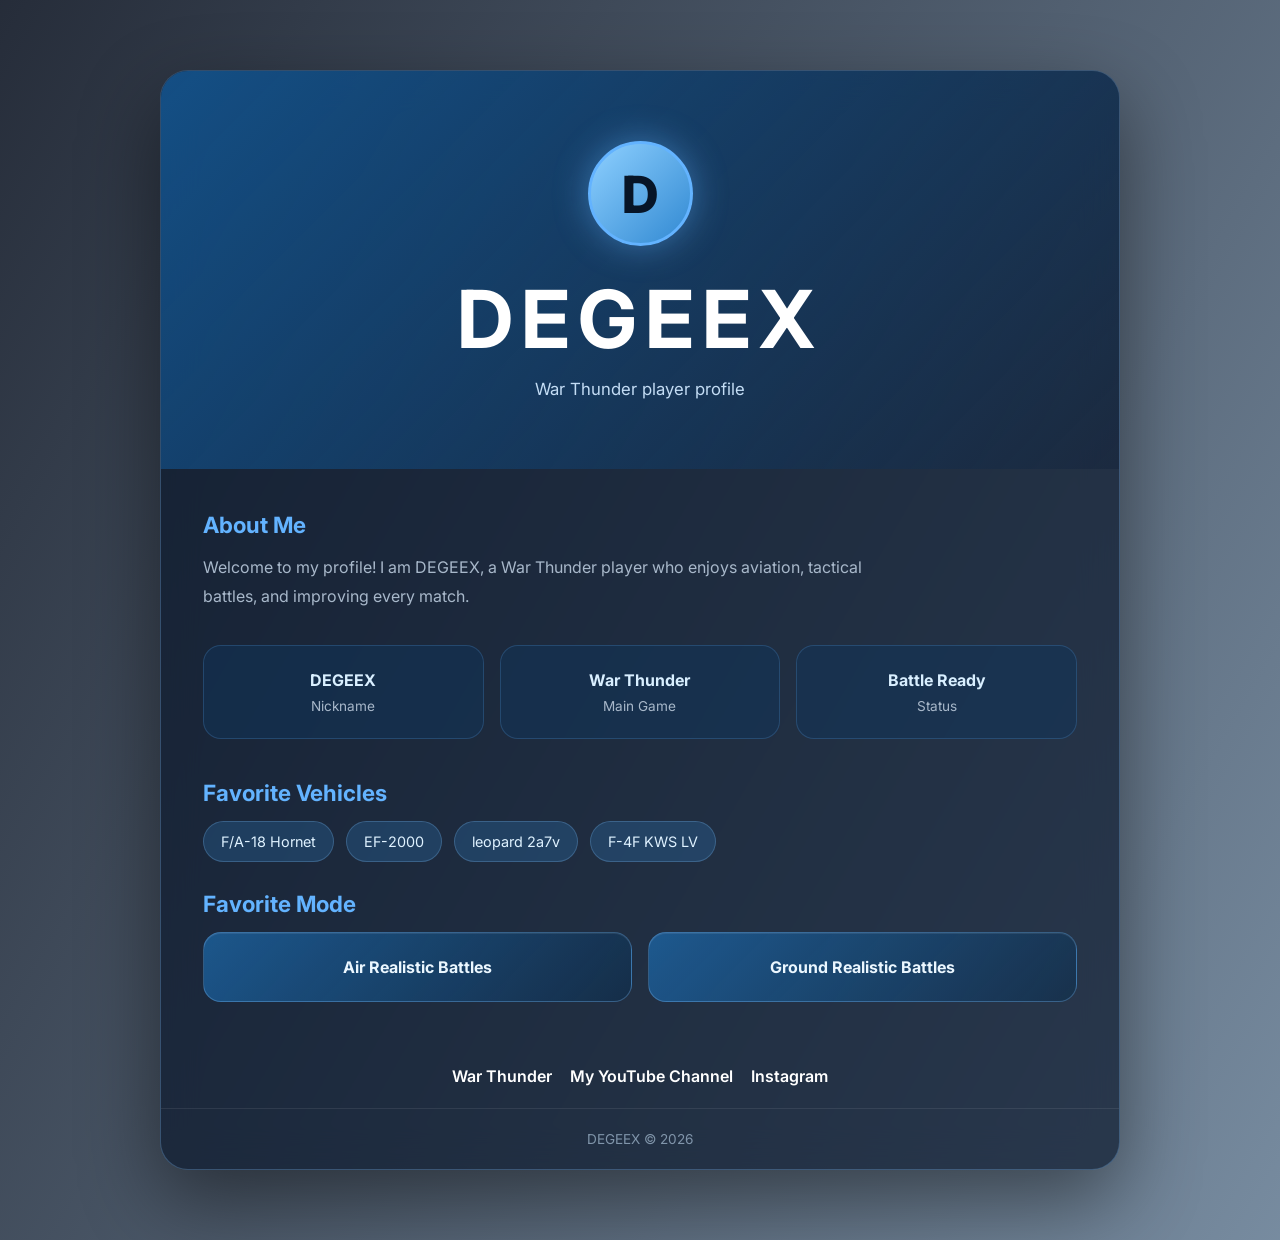
==== index.html @ 34bf42fd "Add files via upload" ====
<!DOCTYPE html>
<html lang="en">
<head>
    <meta charset="UTF-8">
    <meta name="viewport" content="width=device-width, initial-scale=1.0">
    <title>DEGEEX | War Thunder</title>
    <link rel="stylesheet" href="decoration.css">
</head>
<body>
    <main class="container">
        <section class="profile-card">
            <header class="hero">
                <div class="avatar">D</div>
                <h1>DEGEEX</h1>
                <p>War Thunder player profile</p>
            </header>

            <div class="content">
                <h2>About Me</h2>
                <p class="bio">
                    Welcome to my profile! I am DEGEEX, a War Thunder player
                    who enjoys aviation, tactical battles, and improving every match.
                </p>

                <div class="stats">
                    <div class="stat">
                        <strong>DEGEEX</strong>
                        <span>Nickname</span>
                    </div>
                    <div class="stat">
                        <strong>War Thunder</strong>
                        <span>Main Game</span>
                    </div>
                    <div class="stat">
                        <strong>Battle Ready</strong>
                        <span>Status</span>
                    </div>
                </div>

                <h2>Favorite Vehicles</h2>
                <div class="tags">
                    <span>F/A-18 Hornet</span>
                    <span>EF-2000</span>
                    <span>leopard 2a7v</span>
                    <span>F-4F KWS LV</span>
                </div>

                <h2>Favorite Mode</h2>
                <div class="mode-tags">
                    <span>Air Realistic Battles</span>
                    <span>Ground Realistic Battles</span>
                </div>
            </div>

            <div class="social-links">
                <a href="https://www.warthunder.com/" target="_blank">War Thunder</a>
                <a href="https://www.youtube.com/channel/UC9HAWqUuWpZPM1XhkWymWbA" target="_blank">My YouTube Channel</a>
                <a href="https://www.instagram.com/degeex.wt?stkn=dTlicHZoOHB0MWE3" target="_blank">Instagram</a>
            </div>

            <footer>
                DEGEEX &copy; 2026
            </footer>
        </section>
    </main>
</body>
</html>
---- decoration.css ----
@import url("https://fonts.googleapis.com/css2?family=Inter:wght@400;500;600;700;800&display=swap");

:root {
    --blue: #63b3ff;
    --text: #f4f8ff;
    --muted: #a8b8ca;
    --panel: rgba(8, 21, 42, 0.68);
}

* {
    box-sizing: border-box;
    margin: 0;
    padding: 0;
}

body {
    min-height: 100vh;
    color: var(--text);
    font-family: "Inter", Arial, sans-serif;
    background:
        linear-gradient(120deg, rgba(2, 10, 25, 0.86), rgba(7, 44, 81, 0.55)),
        url("https://image.api.playstation.com/vulcan/ap/rnd/202508/1812/14441fbf84ea08f1f027a0da46136554d19a8133241551f3.png")
        center / cover fixed;
}

.container {
    width: min(960px, 92%);
    margin: auto;
    padding: 70px 0;
}

.profile-card {
    overflow: hidden;
    border: 1px solid rgba(130, 195, 255, 0.28);
    border-radius: 28px;
    background: var(--panel);
    box-shadow: 0 30px 80px rgba(0, 0, 0, 0.45);
    backdrop-filter: blur(18px);
}

.hero {
    padding: 70px 25px;
    text-align: center;
    background: linear-gradient(135deg, rgba(20, 91, 154, 0.8), rgba(5, 20, 45, 0.25));
}

.avatar {
    display: grid;
    width: 105px;
    height: 105px;
    margin: 0 auto 24px;
    place-items: center;
    border: 3px solid var(--blue);
    border-radius: 50%;
    color: #071527;
    background: linear-gradient(135deg, #8ed0ff, #3189d2);
    box-shadow: 0 0 35px rgba(99, 179, 255, 0.45);
    font-size: 3.2rem;
    font-weight: 800;
}

h1 {
    margin-bottom: 12px;
    color: white;
    font-size: clamp(2.5rem, 8vw, 5rem);
    letter-spacing: 8px;
}

.hero p {
    color: #c4ddf5;
    font-size: 1.05rem;
}

.content {
    padding: 42px;
}

h2 {
    margin-bottom: 15px;
    color: var(--blue);
    font-size: 1.4rem;
}

.bio {
    max-width: 700px;
    margin-bottom: 34px;
    color: var(--muted);
    line-height: 1.8;
}

.stats {
    display: grid;
    grid-template-columns: repeat(3, 1fr);
    gap: 16px;
    margin-bottom: 40px;
}

.stat {
    padding: 24px 16px;
    border: 1px solid rgba(99, 179, 255, 0.2);
    border-radius: 18px;
    text-align: center;
    background: rgba(16, 52, 91, 0.5);
    transition: transform 0.25s, border-color 0.25s;
}

.stat:hover {
    border-color: var(--blue);
    transform: translateY(-5px);
}

.stat strong,
.stat span {
    display: block;
}

.stat strong {
    margin-bottom: 8px;
    color: #d9efff;
}

.stat span {
    color: var(--muted);
    font-size: 0.85rem;
}

.tags {
    display: flex;
    flex-wrap: wrap;
    gap: 12px;
}

h2 + .tags {
    margin-bottom: 28px;
}

.tags span {
    padding: 11px 17px;
    border: 1px solid rgba(130, 195, 255, 0.25);
    border-radius: 999px;
    color: #dff2ff;
    background: rgba(48, 133, 203, 0.25);
    font-size: 0.9rem;
}

.mode-tags {
    display: grid;
    grid-template-columns: repeat(2, minmax(0, 1fr));
    gap: 16px;
    margin-top: 10px;
}

.mode-tags span {
    display: flex;
    align-items: center;
    justify-content: center;
    min-height: 70px;
    padding: 18px 22px;
    border: 1px solid rgba(130, 195, 255, 0.3);
    border-radius: 18px;
    color: #ebf7ff;
    background: linear-gradient(135deg, rgba(29, 107, 175, 0.7), rgba(12, 46, 78, 0.55));
    box-shadow: inset 0 1px 0 rgba(255, 255, 255, 0.08);
    font-size: 1rem;
    font-weight: 700;
    text-align: center;
}

footer {
    padding: 22px;
    border-top: 1px solid rgba(255, 255, 255, 0.08);
    color: #8095aa;
    text-align: center;
    font-size: 0.85rem;
}

.social-links {
    display: flex;
    justify-content: center;
    gap: 18px;
    padding: 22px;
}

.social-links a {
    color: #ffffff;
    text-decoration: none;
    font-weight: 600;
}

.social-links a:hover {
    color: var(--blue);
}

@media (max-width: 650px) {
    .container {
        padding: 25px 0;
    }

    .content {
        padding: 28px 22px;
    }

    .stats {
        grid-template-columns: 1fr;
    }

    .mode-tags {
        grid-template-columns: 1fr;
    }

    h1 {
        letter-spacing: 4px;
    }
}
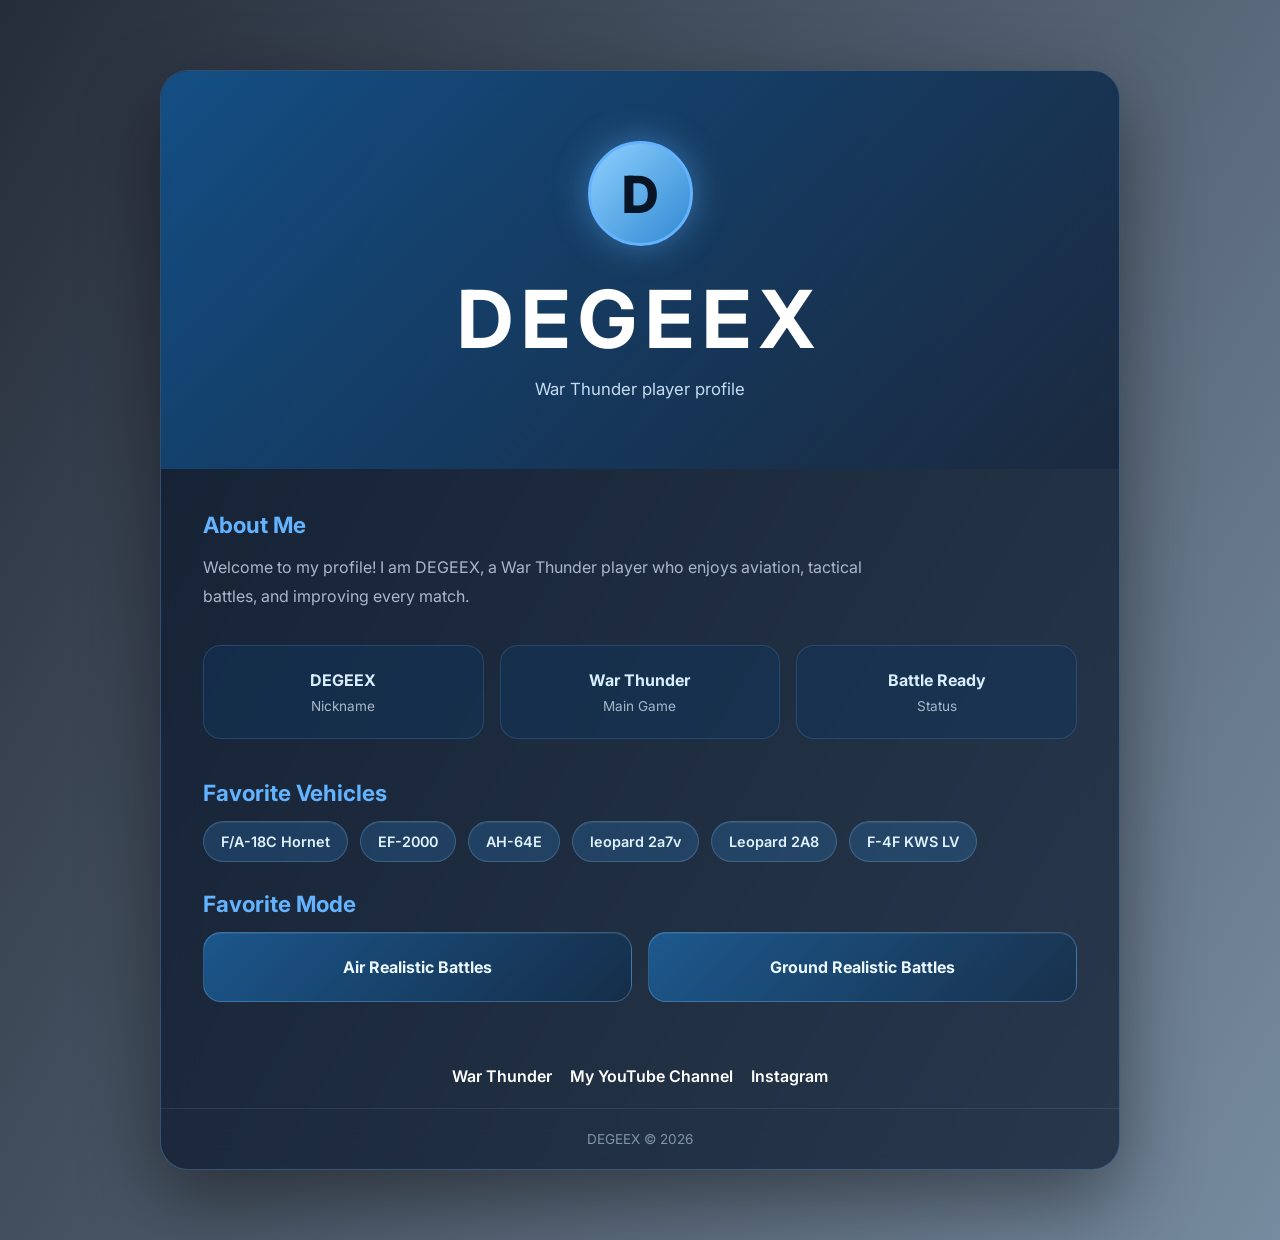
==== commit ac1b3c9b: "Add files via upload" ====
--- a/index.html
+++ b/index.html
@@ -39,10 +39,12 @@
 
                 <h2>Favorite Vehicles</h2>
                 <div class="tags">
-                    <span>F/A-18 Hornet</span>
-                    <span>EF-2000</span>
-                    <span>leopard 2a7v</span>
-                    <span>F-4F KWS LV</span>
+                    <a href="f-18c.html" class="tag-button">F/A-18C Hornet</a>
+                    <a href="ef2000.html" class="tag-button">EF-2000</a>
+                    <a href="ah64e.html" class="tag-button">AH-64E</a>
+                    <a href="leopard2a7v.html" class="tag-button">leopard 2a7v</a>
+                    <a href="leopard2a8.html" class="tag-button">Leopard 2A8</a>
+                    <a href="f4fkwslv.html" class="tag-button">F-4F KWS LV</a>
                 </div>
 
                 <h2>Favorite Mode</h2>
--- a/decoration.css
+++ b/decoration.css
@@ -134,13 +134,26 @@
     margin-bottom: 28px;
 }
 
-.tags span {
+.tag-button {
+    display: inline-flex;
+    align-items: center;
+    justify-content: center;
     padding: 11px 17px;
     border: 1px solid rgba(130, 195, 255, 0.25);
     border-radius: 999px;
     color: #dff2ff;
     background: rgba(48, 133, 203, 0.25);
+    box-shadow: inset 0 1px 0 rgba(255, 255, 255, 0.08);
+    text-decoration: none;
     font-size: 0.9rem;
+    font-weight: 600;
+    transition: transform 0.2s ease, border-color 0.2s ease, background 0.2s ease;
+}
+
+.tag-button:hover {
+    transform: translateY(-2px);
+    border-color: rgba(130, 195, 255, 0.75);
+    background: rgba(76, 152, 224, 0.4);
 }
 
 .mode-tags {
